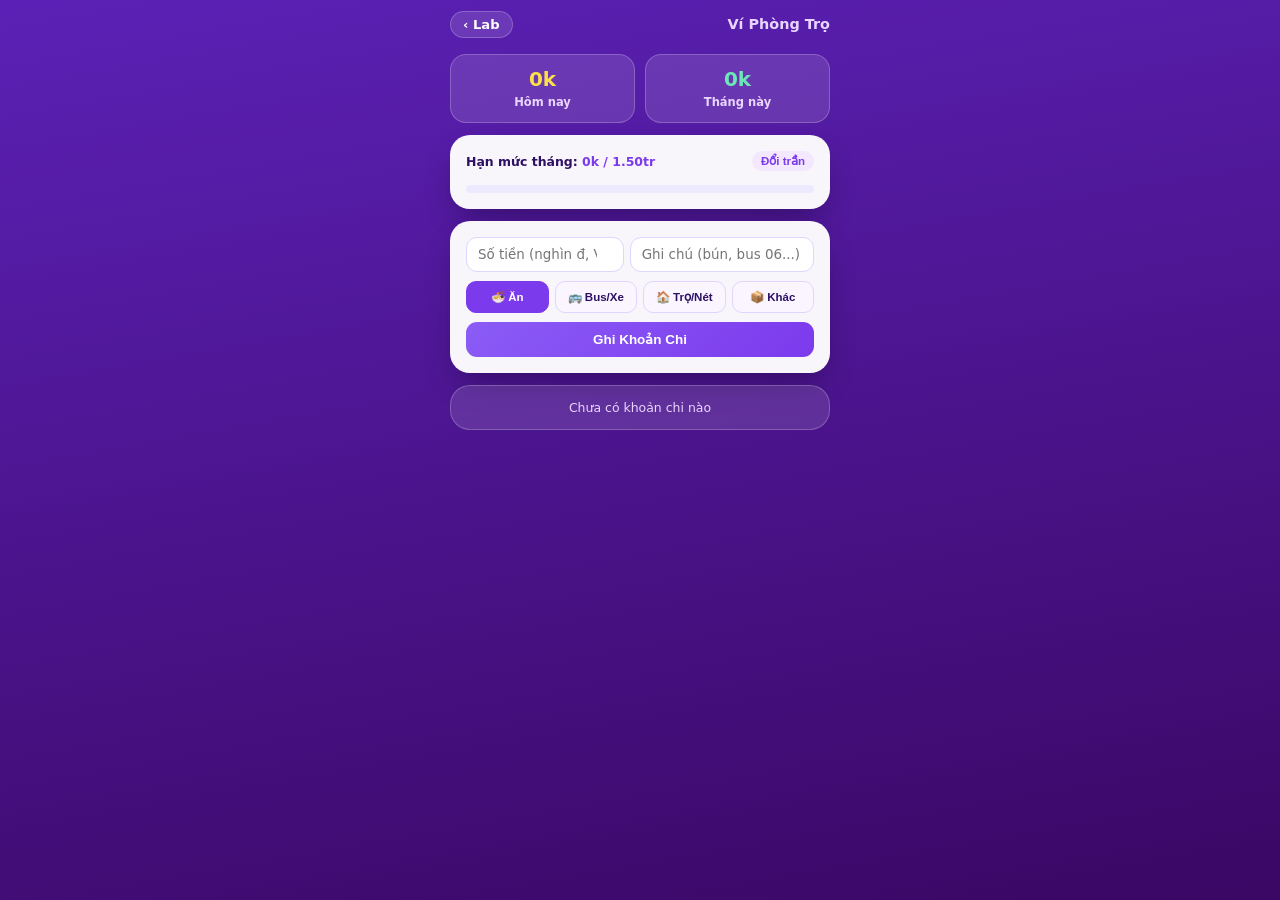
==== chi-tieu/index.html @ 9b31a306 "Lab v2.0: 10 module hoan chinh + 165 thanh tuu (15 thanh tuu an)" ====
<!DOCTYPE html>
<html lang="vi">
<head>
  <meta charset="UTF-8" />
  <meta name="viewport" content="width=device-width, initial-scale=1.0, maximum-scale=1.0, user-scalable=no" />
  <title>Sổ Chi Tiêu · NghjaBoNC's Lab</title>
  <link rel="stylesheet" href="../core/theme.css?v=4" />
  <style>
    .sum-row { display: grid; grid-template-columns: 1fr 1fr; gap: 10px; }
    .sum-box { background: var(--glass-bg); border: 1px solid var(--glass-border); border-radius: 16px; padding: 12px; text-align: center; }
    .sum-box strong { display: block; font-size: 1.25rem; font-weight: 900; color: var(--gold); }
    .sum-box span { font-size: 0.72rem; color: var(--text-sub); font-weight: 700; }
    .cat-grid { display: grid; grid-template-columns: repeat(4, 1fr); gap: 6px; }
    .cat-btn { padding: 8px 4px; border-radius: 10px; border: 1.5px solid #ddd6fe; background: #faf5ff; color: var(--text-dark); font-size: 0.72rem; font-weight: 800; cursor: pointer; }
    .cat-btn.active { background: var(--primary); color: #fff; border-color: var(--primary); }
    .bar-bg { width: 100%; height: 8px; background: #ede9fe; border-radius: 999px; overflow: hidden; margin-top: 6px; }
    .bar-in { height: 100%; background: var(--emerald-light); transition: width 0.25s; }
    .ex-item { display: flex; justify-content: space-between; align-items: center; padding: 10px 12px; background: var(--card-bg); color: var(--text-dark); border-radius: 14px; font-size: 0.82rem; }
  </style>
</head>
<body>
  <header class="top-nav">
    <a href="../" class="back-btn">‹ Lab</a>
    <span class="page-title">Ví Phòng Trọ</span>
  </header>
  <main class="wrap">
    <section class="sum-row">
      <div class="sum-box"><strong id="ex-day">0k</strong><span>Hôm nay</span></div>
      <div class="sum-box"><strong id="ex-mon" style="color:var(--mint);">0k</strong><span>Tháng này</span></div>
    </section>

    <section class="white-card" style="display:flex;flex-direction:column;gap:8px;">
      <div style="display:flex;justify-content:space-between;align-items:center;font-size:0.78rem;font-weight:800;">
        <span>Hạn mức tháng: <span id="bd-lbl" style="color:var(--primary);">1.500k</span></span>
        <button id="bd-edit" class="btn-sec" style="padding:3px 9px;font-size:0.72rem;">Đổi trần</button>
      </div>
      <div class="bar-bg"><div id="bd-bar" class="bar-in" style="width:0%"></div></div>
    </section>

    <section class="white-card" style="display:flex;flex-direction:column;gap:9px;">
      <div style="display:flex;gap:6px;">
        <input id="ex-amt" type="number" class="input-box" placeholder="Số tiền (nghìn đ, VD: 25)" style="flex:1;" />
        <input id="ex-note" class="input-box" placeholder="Ghi chú (bún, bus 06...)" style="flex:1.2;" />
      </div>
      <div class="cat-grid" id="cats">
        <button class="cat-btn active" data-c="🍜 Ăn uống">🍜 Ăn</button>
        <button class="cat-btn" data-c="🚌 Đi lại">🚌 Bus/Xe</button>
        <button class="cat-btn" data-c="🏠 Trọ/Nét">🏠 Trọ/Nét</button>
        <button class="cat-btn" data-c="📦 Khác">📦 Khác</button>
      </div>
      <button id="ex-add" class="btn-pri">Ghi Khoản Chi</button>
    </section>

    <div id="ex-list" style="display:flex;flex-direction:column;gap:8px;"></div>
  </main>

  <script src="../core/roadmap.js?v=4"></script>
  <script src="../core/store.js?v=4"></script>
  <script>
    let curCat = '🍜 Ăn uống';
    const fmtK = (k) => k >= 1000 ? `${(k/1000).toFixed(2).replace(/\.00$/,'')}tr` : `${k}k`;

    const render = () => {
      const s = LabStore.load(), today = LabStore.toDateKey(new Date()), ym = today.slice(0, 7);
      const daySum = s.expenses.filter(x => x.date === today).reduce((a, b) => a + b.amt, 0);
      const monSum = s.expenses.filter(x => x.date.startsWith(ym)).reduce((a, b) => a + b.amt, 0);
      document.getElementById('ex-day').textContent = fmtK(daySum);
      document.getElementById('ex-mon').textContent = fmtK(monSum);
      document.getElementById('bd-lbl').textContent = `${fmtK(monSum)} / ${fmtK(s.budgetMonth)}`;
      const pct = Math.min(100, Math.round((monSum / Math.max(1, s.budgetMonth)) * 100));
      const bar = document.getElementById('bd-bar');
      bar.style.width = pct + '%';
      bar.style.background = pct >= 90 ? 'var(--danger)' : (pct >= 70 ? 'var(--amber)' : 'var(--emerald-light)');

      const wrap = document.getElementById('ex-list');
      wrap.innerHTML = s.expenses.length ? '' : '<div class="glass-card" style="text-align:center;font-size:0.78rem;color:var(--text-sub);">Chưa có khoản chi nào</div>';
      s.expenses.slice(0, 25).forEach((x, idx) => {
        wrap.insertAdjacentHTML('beforeend', `<div class="ex-item"><div><strong>${x.cat}</strong>${x.note ? ' · ' + x.note : ''}<div style="font-size:0.68rem;color:#6b21a8;">${x.date}</div></div><div style="display:flex;align-items:center;gap:8px;"><strong style="color:var(--danger);">-${fmtK(x.amt)}</strong><button data-i="${idx}" style="border:none;background:none;color:#94a3b8;font-weight:800;cursor:pointer;">✕</button></div></div>`);
      });
      wrap.querySelectorAll('button[data-i]').forEach(b => b.onclick = () => {
        const cur = LabStore.load(); cur.expenses.splice(Number(b.dataset.i), 1); LabStore.save(cur); render();
      });
    };

    document.querySelectorAll('.cat-btn').forEach(b => b.onclick = () => {
      document.querySelectorAll('.cat-btn').forEach(x => x.classList.remove('active'));
      b.classList.add('active'); curCat = b.dataset.c;
    });
    document.getElementById('ex-add').onclick = () => {
      const amt = Number(document.getElementById('ex-amt').value);
      if (!amt || amt <= 0) return;
      const s = LabStore.load();
      s.expenses.unshift({ date: LabStore.toDateKey(new Date()), amt, cat: curCat, note: document.getElementById('ex-note').value.trim() });
      LabStore.save(s);
      document.getElementById('ex-amt').value = ''; document.getElementById('ex-note').value = '';
      render();
    };
    document.getElementById('bd-edit').onclick = () => {
      const s = LabStore.load();
      const v = Number(prompt('Nhập hạn mức chi tiêu tháng (nghìn đ, VD: 1500 = 1.5 triệu):', s.budgetMonth));
      if (v > 0) { s.budgetMonth = v; LabStore.save(s); render(); }
    };
    render();
  </script>
</body>
</html>
---- core/theme.css ----
:root {
  --bg-top: #5b21b6; --bg-bottom: #3b0764;
  --card-bg: rgba(255, 255, 255, 0.96);
  --glass-bg: rgba(255, 255, 255, 0.12);
  --glass-border: rgba(255, 255, 255, 0.22);
  --primary: #7c3aed; --primary-light: #8b5cf6;
  --emerald: #059669; --emerald-light: #10b981;
  --amber: #f59e0b; --danger: #ef4444;
  --gold: #fde047; --mint: #6ee7b7;
  --text-light: #ffffff; --text-sub: #e9d5ff; --text-dark: #2e1065;
  --r-card: 20px; --r-elem: 13px;
}
* { box-sizing: border-box; margin: 0; padding: 0; -webkit-tap-highlight-color: transparent; }
body {
  min-height: 100dvh; font-family: system-ui, -apple-system, sans-serif;
  background: linear-gradient(170deg, var(--bg-top) 0%, var(--bg-bottom) 100%);
  color: var(--text-light); padding: 54px 16px 24px;
  display: flex; flex-direction: column; align-items: center;
}
.hidden { display: none !important; }
.top-nav {
  position: fixed; top: 0; left: 0; right: 0; height: 48px;
  max-width: 412px; margin: 0 auto; padding: 0 16px;
  display: flex; align-items: center; justify-content: space-between; z-index: 100;
}
.back-btn, .badge-pill {
  display: inline-flex; align-items: center; gap: 6px; padding: 5px 12px;
  background: var(--glass-bg); border: 1px solid var(--glass-border);
  backdrop-filter: blur(12px); border-radius: 999px;
  font-size: 0.82rem; font-weight: 700; color: var(--text-light); text-decoration: none; cursor: pointer;
}
.user-dot { width: 7px; height: 7px; border-radius: 50%; background: var(--emerald-light); box-shadow: 0 0 7px var(--emerald-light); }
.page-title { font-size: 0.9rem; font-weight: 800; color: var(--text-sub); }
.wrap { width: 100%; max-width: 380px; display: flex; flex-direction: column; gap: 12px; }
.glass-card { background: var(--glass-bg); border: 1px solid var(--glass-border); border-radius: var(--r-card); padding: 14px; }
.white-card { background: var(--card-bg); color: var(--text-dark); border-radius: var(--r-card); padding: 16px; box-shadow: 0 16px 32px -10px rgba(15,3,38,.45); }
.btn-pri, .btn-sec { border: none; border-radius: 11px; padding: 10px 14px; font-size: 0.84rem; font-weight: 700; cursor: pointer; }
.btn-pri { background: linear-gradient(135deg, var(--primary-light), var(--primary)); color: #fff; }
.btn-sec { background: #f3e8ff; color: var(--primary); }
.input-box { width: 100%; border: 1.5px solid #ddd6fe; border-radius: 11px; padding: 9px 11px; font-size: 0.84rem; font-family: inherit; outline: none; }
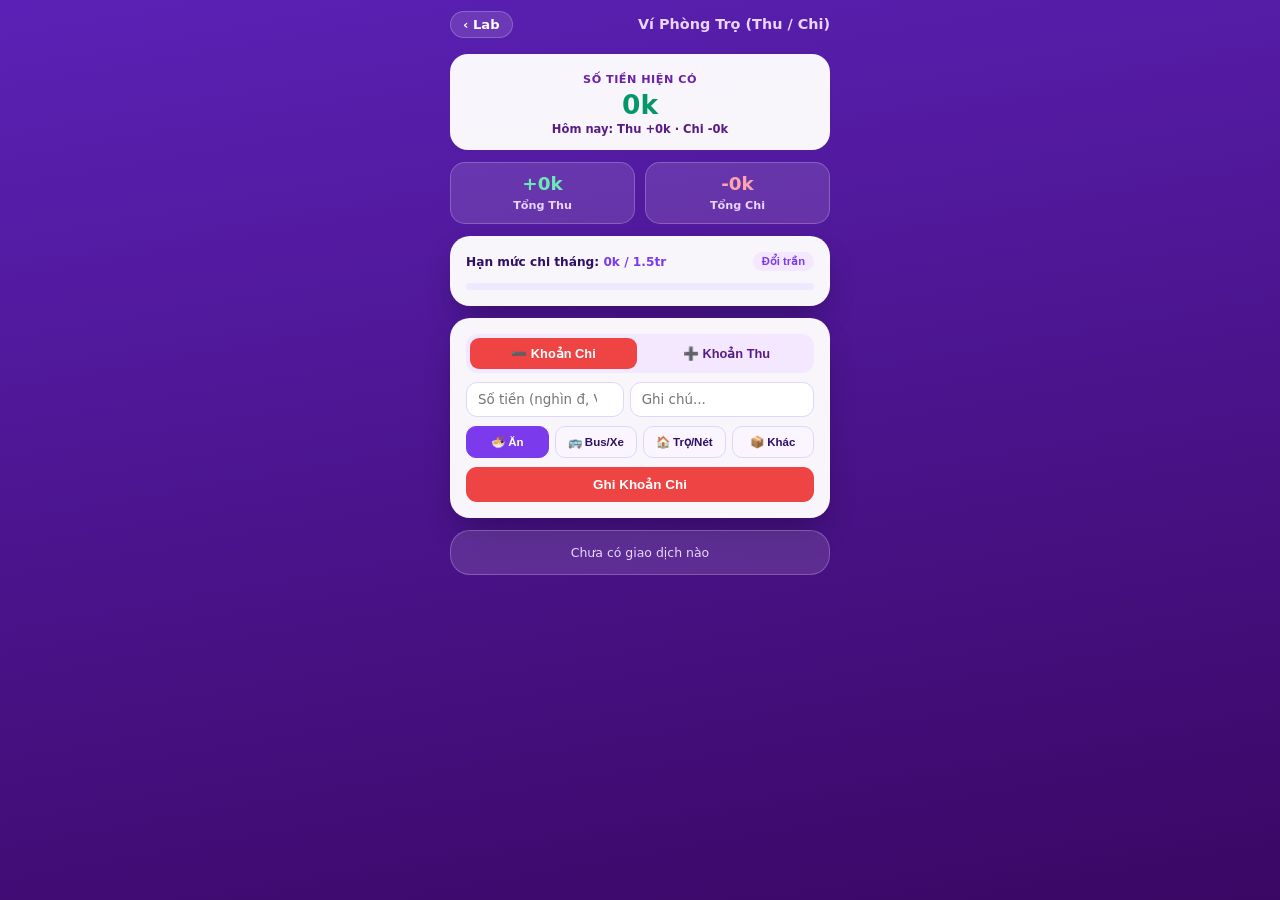
==== commit 397f9b65: "Nang cap So Chi Tieu thanh Thu/Chi + tinh So du hien co" ====
--- a/chi-tieu/index.html
+++ b/chi-tieu/index.html
@@ -3,17 +3,24 @@
 <head>
   <meta charset="UTF-8" />
   <meta name="viewport" content="width=device-width, initial-scale=1.0, maximum-scale=1.0, user-scalable=no" />
-  <title>Sổ Chi Tiêu · NghjaBoNC's Lab</title>
-  <link rel="stylesheet" href="../core/theme.css?v=4" />
+  <title>Ví Phòng Trọ · NghjaBoNC's Lab</title>
+  <link rel="stylesheet" href="../core/theme.css?v=8" />
   <style>
+    .bal-card { background: var(--card-bg); color: var(--text-dark); border-radius: 18px; padding: 14px; text-align: center; }
+    .bal-val { font-size: 1.65rem; font-weight: 900; color: var(--emerald); margin: 2px 0; }
+    .bal-val.neg { color: var(--danger); }
     .sum-row { display: grid; grid-template-columns: 1fr 1fr; gap: 10px; }
-    .sum-box { background: var(--glass-bg); border: 1px solid var(--glass-border); border-radius: 16px; padding: 12px; text-align: center; }
-    .sum-box strong { display: block; font-size: 1.25rem; font-weight: 900; color: var(--gold); }
-    .sum-box span { font-size: 0.72rem; color: var(--text-sub); font-weight: 700; }
+    .sum-box { background: var(--glass-bg); border: 1px solid var(--glass-border); border-radius: 15px; padding: 10px; text-align: center; }
+    .sum-box strong { display: block; font-size: 1.15rem; font-weight: 900; }
+    .sum-box span { font-size: 0.7rem; color: var(--text-sub); font-weight: 700; }
+    .mode-tabs { display: grid; grid-template-columns: 1fr 1fr; gap: 6px; background: #f3e8ff; padding: 4px; border-radius: 12px; }
+    .m-btn { padding: 8px; border: none; border-radius: 9px; font-size: 0.8rem; font-weight: 800; cursor: pointer; background: transparent; color: #581c87; }
+    .m-btn.active.out { background: var(--danger); color: #fff; }
+    .m-btn.active.in { background: var(--emerald); color: #fff; }
     .cat-grid { display: grid; grid-template-columns: repeat(4, 1fr); gap: 6px; }
     .cat-btn { padding: 8px 4px; border-radius: 10px; border: 1.5px solid #ddd6fe; background: #faf5ff; color: var(--text-dark); font-size: 0.72rem; font-weight: 800; cursor: pointer; }
     .cat-btn.active { background: var(--primary); color: #fff; border-color: var(--primary); }
-    .bar-bg { width: 100%; height: 8px; background: #ede9fe; border-radius: 999px; overflow: hidden; margin-top: 6px; }
+    .bar-bg { width: 100%; height: 7px; background: #ede9fe; border-radius: 999px; overflow: hidden; margin-top: 6px; }
     .bar-in { height: 100%; background: var(--emerald-light); transition: width 0.25s; }
     .ex-item { display: flex; justify-content: space-between; align-items: center; padding: 10px 12px; background: var(--card-bg); color: var(--text-dark); border-radius: 14px; font-size: 0.82rem; }
   </style>
@@ -21,86 +28,153 @@
 <body>
   <header class="top-nav">
     <a href="../" class="back-btn">‹ Lab</a>
-    <span class="page-title">Ví Phòng Trọ</span>
+    <span class="page-title">Ví Phòng Trọ (Thu / Chi)</span>
   </header>
   <main class="wrap">
-    <section class="sum-row">
-      <div class="sum-box"><strong id="ex-day">0k</strong><span>Hôm nay</span></div>
-      <div class="sum-box"><strong id="ex-mon" style="color:var(--mint);">0k</strong><span>Tháng này</span></div>
+    <section class="bal-card">
+      <span style="font-size:0.7rem;font-weight:800;color:#6b21a8;letter-spacing:0.5px;">SỐ TIỀN HIỆN CÓ</span>
+      <div id="ex-bal" class="bal-val">0k</div>
+      <div id="ex-sub" style="font-size:0.72rem;font-weight:700;color:#581c87;">Hôm nay: Chi 0k · Thu 0k</div>
     </section>
 
-    <section class="white-card" style="display:flex;flex-direction:column;gap:8px;">
-      <div style="display:flex;justify-content:space-between;align-items:center;font-size:0.78rem;font-weight:800;">
-        <span>Hạn mức tháng: <span id="bd-lbl" style="color:var(--primary);">1.500k</span></span>
-        <button id="bd-edit" class="btn-sec" style="padding:3px 9px;font-size:0.72rem;">Đổi trần</button>
+    <section class="sum-row">
+      <div class="sum-box"><strong id="ex-in" style="color:var(--mint);">+0k</strong><span>Tổng Thu</span></div>
+      <div class="sum-box"><strong id="ex-out" style="color:#fda4af;">-0k</strong><span>Tổng Chi</span></div>
+    </section>
+
+    <section class="white-card" style="display:flex;flex-direction:column;gap:6px;">
+      <div style="display:flex;justify-content:space-between;align-items:center;font-size:0.76rem;font-weight:800;">
+        <span>Hạn mức chi tháng: <span id="bd-lbl" style="color:var(--primary);">0k / 2tr</span></span>
+        <button id="bd-edit" class="btn-sec" style="padding:3px 9px;font-size:0.7rem;">Đổi trần</button>
       </div>
       <div class="bar-bg"><div id="bd-bar" class="bar-in" style="width:0%"></div></div>
     </section>
 
     <section class="white-card" style="display:flex;flex-direction:column;gap:9px;">
+      <div class="mode-tabs">
+        <button id="tab-out" class="m-btn active out">➖ Khoản Chi</button>
+        <button id="tab-in" class="m-btn">➕ Khoản Thu</button>
+      </div>
       <div style="display:flex;gap:6px;">
-        <input id="ex-amt" type="number" class="input-box" placeholder="Số tiền (nghìn đ, VD: 25)" style="flex:1;" />
-        <input id="ex-note" class="input-box" placeholder="Ghi chú (bún, bus 06...)" style="flex:1.2;" />
+        <input id="ex-amt" type="number" class="input-box" placeholder="Số tiền (nghìn đ, VD: 50)" style="flex:1;" />
+        <input id="ex-note" class="input-box" placeholder="Ghi chú..." style="flex:1.2;" />
       </div>
-      <div class="cat-grid" id="cats">
-        <button class="cat-btn active" data-c="🍜 Ăn uống">🍜 Ăn</button>
-        <button class="cat-btn" data-c="🚌 Đi lại">🚌 Bus/Xe</button>
-        <button class="cat-btn" data-c="🏠 Trọ/Nét">🏠 Trọ/Nét</button>
-        <button class="cat-btn" data-c="📦 Khác">📦 Khác</button>
-      </div>
-      <button id="ex-add" class="btn-pri">Ghi Khoản Chi</button>
+      <div class="cat-grid" id="cats"></div>
+      <button id="ex-add" class="btn-pri" style="background:var(--danger);">Ghi Khoản Chi</button>
     </section>
 
     <div id="ex-list" style="display:flex;flex-direction:column;gap:8px;"></div>
   </main>
 
-  <script src="../core/roadmap.js?v=4"></script>
-  <script src="../core/store.js?v=4"></script>
+  <script src="../core/roadmap.js?v=8"></script>
+  <script src="../core/store.js?v=8"></script>
   <script>
-    let curCat = '🍜 Ăn uống';
-    const fmtK = (k) => k >= 1000 ? `${(k/1000).toFixed(2).replace(/\.00$/,'')}tr` : `${k}k`;
+    const CATS_OUT = [
+      { lbl: '🍜 Ăn', val: '🍜 Ăn uống' },
+      { lbl: '🚌 Bus/Xe', val: '🚌 Đi lại' },
+      { lbl: '🏠 Trọ/Nét', val: '🏠 Trọ/Nét' },
+      { lbl: '📦 Khác', val: '📦 Khác' }
+    ];
+    const CATS_IN = [
+      { lbl: '👨‍👩‍👦 Gia đình', val: '👨‍👩‍👦 Gia đình gửi' },
+      { lbl: '💼 Làm thêm', val: '💼 Làm thêm' },
+      { lbl: '🎁 Thưởng', val: '🎁 Thưởng/Lì xì' },
+      { lbl: '💰 Thu khác', val: '💰 Thu khác' }
+    ];
+
+    let mode = 'out', curCat = CATS_OUT[0].val;
+    const fmtK = (k) => {
+      const sign = k < 0 ? '-' : '';
+      const abs = Math.abs(k);
+      return sign + (abs >= 1000 ? `${(abs/1000).toFixed(2).replace(/\.?0+$/,'')}tr` : `${abs}k`);
+    };
+
+    const renderCats = () => {
+      const list = mode === 'out' ? CATS_OUT : CATS_IN;
+      curCat = list[0].val;
+      const box = document.getElementById('cats'); box.innerHTML = '';
+      list.forEach((c, i) => {
+        const b = document.createElement('button');
+        b.className = 'cat-btn' + (i === 0 ? ' active' : '');
+        b.textContent = c.lbl;
+        b.onclick = () => {
+          box.querySelectorAll('.cat-btn').forEach(x => x.classList.remove('active'));
+          b.classList.add('active'); curCat = c.val;
+        };
+        box.appendChild(b);
+      });
+    };
 
     const render = () => {
       const s = LabStore.load(), today = LabStore.toDateKey(new Date()), ym = today.slice(0, 7);
-      const daySum = s.expenses.filter(x => x.date === today).reduce((a, b) => a + b.amt, 0);
-      const monSum = s.expenses.filter(x => x.date.startsWith(ym)).reduce((a, b) => a + b.amt, 0);
-      document.getElementById('ex-day').textContent = fmtK(daySum);
-      document.getElementById('ex-mon').textContent = fmtK(monSum);
-      document.getElementById('bd-lbl').textContent = `${fmtK(monSum)} / ${fmtK(s.budgetMonth)}`;
-      const pct = Math.min(100, Math.round((monSum / Math.max(1, s.budgetMonth)) * 100));
+      const isInc = (x) => x.type === 'in';
+      const totIn = s.expenses.filter(isInc).reduce((a, b) => a + b.amt, 0);
+      const totOut = s.expenses.filter(x => !isInc(x)).reduce((a, b) => a + b.amt, 0);
+      const bal = totIn - totOut;
+
+      const dayOut = s.expenses.filter(x => x.date === today && !isInc(x)).reduce((a, b) => a + b.amt, 0);
+      const dayIn = s.expenses.filter(x => x.date === today && isInc(x)).reduce((a, b) => a + b.amt, 0);
+      const monOut = s.expenses.filter(x => x.date.startsWith(ym) && !isInc(x)).reduce((a, b) => a + b.amt, 0);
+
+      const balEl = document.getElementById('ex-bal');
+      balEl.textContent = fmtK(bal);
+      balEl.classList.toggle('neg', bal < 0);
+      document.getElementById('ex-sub').textContent = `Hôm nay: Thu +${fmtK(dayIn)} · Chi -${fmtK(dayOut)}`;
+      document.getElementById('ex-in').textContent = `+${fmtK(totIn)}`;
+      document.getElementById('ex-out').textContent = `-${fmtK(totOut)}`;
+
+      document.getElementById('bd-lbl').textContent = `${fmtK(monOut)} / ${fmtK(s.budgetMonth)}`;
+      const pct = Math.min(100, Math.round((monOut / Math.max(1, s.budgetMonth)) * 100));
       const bar = document.getElementById('bd-bar');
       bar.style.width = pct + '%';
       bar.style.background = pct >= 90 ? 'var(--danger)' : (pct >= 70 ? 'var(--amber)' : 'var(--emerald-light)');
 
       const wrap = document.getElementById('ex-list');
-      wrap.innerHTML = s.expenses.length ? '' : '<div class="glass-card" style="text-align:center;font-size:0.78rem;color:var(--text-sub);">Chưa có khoản chi nào</div>';
-      s.expenses.slice(0, 25).forEach((x, idx) => {
-        wrap.insertAdjacentHTML('beforeend', `<div class="ex-item"><div><strong>${x.cat}</strong>${x.note ? ' · ' + x.note : ''}<div style="font-size:0.68rem;color:#6b21a8;">${x.date}</div></div><div style="display:flex;align-items:center;gap:8px;"><strong style="color:var(--danger);">-${fmtK(x.amt)}</strong><button data-i="${idx}" style="border:none;background:none;color:#94a3b8;font-weight:800;cursor:pointer;">✕</button></div></div>`);
+      wrap.innerHTML = s.expenses.length ? '' : '<div class="glass-card" style="text-align:center;font-size:0.78rem;color:var(--text-sub);">Chưa có giao dịch nào</div>';
+      s.expenses.slice(0, 30).forEach((x, idx) => {
+        const inc = isInc(x);
+        const color = inc ? 'var(--emerald)' : 'var(--danger)';
+        const prefix = inc ? '+' : '-';
+        wrap.insertAdjacentHTML('beforeend', `<div class="ex-item"><div><strong>${x.cat}</strong>${x.note ? ' · ' + x.note : ''}<div style="font-size:0.68rem;color:#6b21a8;">${x.date}</div></div><div style="display:flex;align-items:center;gap:8px;"><strong style="color:${color};">${prefix}${fmtK(x.amt)}</strong><button data-i="${idx}" style="border:none;background:none;color:#94a3b8;font-weight:800;cursor:pointer;">✕</button></div></div>`);
       });
       wrap.querySelectorAll('button[data-i]').forEach(b => b.onclick = () => {
         const cur = LabStore.load(); cur.expenses.splice(Number(b.dataset.i), 1); LabStore.save(cur); render();
       });
     };
 
-    document.querySelectorAll('.cat-btn').forEach(b => b.onclick = () => {
-      document.querySelectorAll('.cat-btn').forEach(x => x.classList.remove('active'));
-      b.classList.add('active'); curCat = b.dataset.c;
-    });
+    document.getElementById('tab-out').onclick = () => {
+      mode = 'out';
+      document.getElementById('tab-out').className = 'm-btn active out';
+      document.getElementById('tab-in').className = 'm-btn';
+      const btn = document.getElementById('ex-add');
+      btn.textContent = 'Ghi Khoản Chi'; btn.style.background = 'var(--danger)';
+      renderCats();
+    };
+    document.getElementById('tab-in').onclick = () => {
+      mode = 'in';
+      document.getElementById('tab-in').className = 'm-btn active in';
+      document.getElementById('tab-out').className = 'm-btn';
+      const btn = document.getElementById('ex-add');
+      btn.textContent = 'Ghi Khoản Thu'; btn.style.background = 'var(--emerald)';
+      renderCats();
+    };
+
     document.getElementById('ex-add').onclick = () => {
       const amt = Number(document.getElementById('ex-amt').value);
       if (!amt || amt <= 0) return;
       const s = LabStore.load();
-      s.expenses.unshift({ date: LabStore.toDateKey(new Date()), amt, cat: curCat, note: document.getElementById('ex-note').value.trim() });
+      s.expenses.unshift({ type: mode, date: LabStore.toDateKey(new Date()), amt, cat: curCat, note: document.getElementById('ex-note').value.trim() });
       LabStore.save(s);
       document.getElementById('ex-amt').value = ''; document.getElementById('ex-note').value = '';
       render();
     };
     document.getElementById('bd-edit').onclick = () => {
       const s = LabStore.load();
-      const v = Number(prompt('Nhập hạn mức chi tiêu tháng (nghìn đ, VD: 1500 = 1.5 triệu):', s.budgetMonth));
+      const v = Number(prompt('Nhập hạn mức chi tiêu tháng (nghìn đ, VD: 2000 = 2 triệu):', s.budgetMonth));
       if (v > 0) { s.budgetMonth = v; LabStore.save(s); render(); }
     };
-    render();
+
+    renderCats(); render();
   </script>
 </body>
 </html>
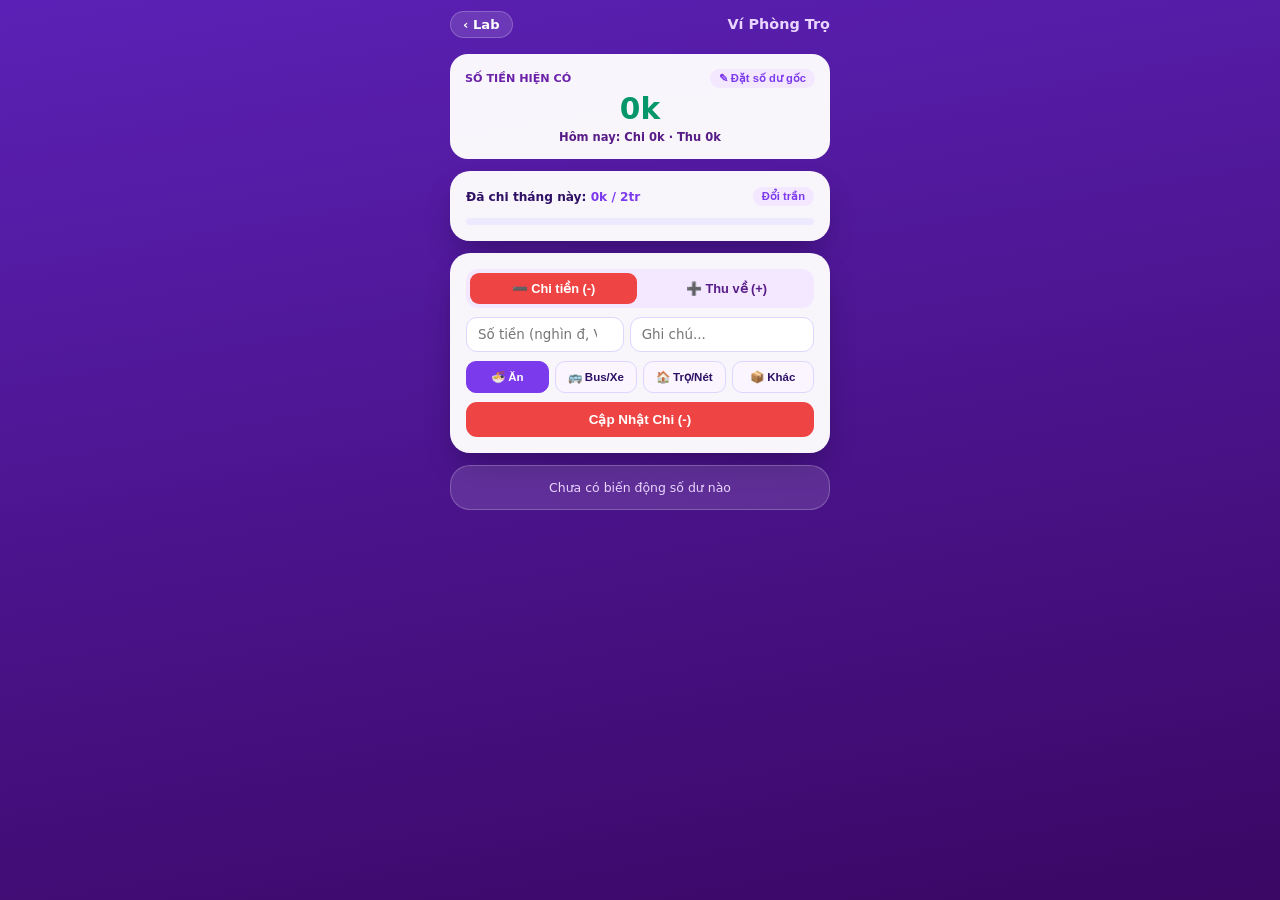
==== commit fb0b132d: "Cap nhat So Chi Tieu theo kieu bien dong so du vi" ====
--- a/chi-tieu/index.html
+++ b/chi-tieu/index.html
@@ -4,15 +4,12 @@
   <meta charset="UTF-8" />
   <meta name="viewport" content="width=device-width, initial-scale=1.0, maximum-scale=1.0, user-scalable=no" />
   <title>Ví Phòng Trọ · NghjaBoNC's Lab</title>
-  <link rel="stylesheet" href="../core/theme.css?v=8" />
+  <link rel="stylesheet" href="../core/theme.css?v=9" />
   <style>
-    .bal-card { background: var(--card-bg); color: var(--text-dark); border-radius: 18px; padding: 14px; text-align: center; }
-    .bal-val { font-size: 1.65rem; font-weight: 900; color: var(--emerald); margin: 2px 0; }
+    .bal-card { background: var(--card-bg); color: var(--text-dark); border-radius: 18px; padding: 15px; text-align: center; }
+    .bal-top { display: flex; justify-content: space-between; align-items: center; }
+    .bal-val { font-size: 1.85rem; font-weight: 900; color: var(--emerald); margin: 4px 0; }
     .bal-val.neg { color: var(--danger); }
-    .sum-row { display: grid; grid-template-columns: 1fr 1fr; gap: 10px; }
-    .sum-box { background: var(--glass-bg); border: 1px solid var(--glass-border); border-radius: 15px; padding: 10px; text-align: center; }
-    .sum-box strong { display: block; font-size: 1.15rem; font-weight: 900; }
-    .sum-box span { font-size: 0.7rem; color: var(--text-sub); font-weight: 700; }
     .mode-tabs { display: grid; grid-template-columns: 1fr 1fr; gap: 6px; background: #f3e8ff; padding: 4px; border-radius: 12px; }
     .m-btn { padding: 8px; border: none; border-radius: 9px; font-size: 0.8rem; font-weight: 800; cursor: pointer; background: transparent; color: #581c87; }
     .m-btn.active.out { background: var(--danger); color: #fff; }
@@ -28,23 +25,21 @@
 <body>
   <header class="top-nav">
     <a href="../" class="back-btn">‹ Lab</a>
-    <span class="page-title">Ví Phòng Trọ (Thu / Chi)</span>
+    <span class="page-title">Ví Phòng Trọ</span>
   </header>
   <main class="wrap">
     <section class="bal-card">
-      <span style="font-size:0.7rem;font-weight:800;color:#6b21a8;letter-spacing:0.5px;">SỐ TIỀN HIỆN CÓ</span>
+      <div class="bal-top">
+        <span style="font-size:0.7rem;font-weight:800;color:#6b21a8;">SỐ TIỀN HIỆN CÓ</span>
+        <button id="bal-set" class="btn-sec" style="padding:3px 9px;font-size:0.7rem;">✎ Đặt số dư gốc</button>
+      </div>
       <div id="ex-bal" class="bal-val">0k</div>
       <div id="ex-sub" style="font-size:0.72rem;font-weight:700;color:#581c87;">Hôm nay: Chi 0k · Thu 0k</div>
     </section>
 
-    <section class="sum-row">
-      <div class="sum-box"><strong id="ex-in" style="color:var(--mint);">+0k</strong><span>Tổng Thu</span></div>
-      <div class="sum-box"><strong id="ex-out" style="color:#fda4af;">-0k</strong><span>Tổng Chi</span></div>
-    </section>
-
     <section class="white-card" style="display:flex;flex-direction:column;gap:6px;">
       <div style="display:flex;justify-content:space-between;align-items:center;font-size:0.76rem;font-weight:800;">
-        <span>Hạn mức chi tháng: <span id="bd-lbl" style="color:var(--primary);">0k / 2tr</span></span>
+        <span>Đã chi tháng này: <span id="bd-lbl" style="color:var(--primary);">0k / 2tr</span></span>
         <button id="bd-edit" class="btn-sec" style="padding:3px 9px;font-size:0.7rem;">Đổi trần</button>
       </div>
       <div class="bar-bg"><div id="bd-bar" class="bar-in" style="width:0%"></div></div>
@@ -52,22 +47,22 @@
 
     <section class="white-card" style="display:flex;flex-direction:column;gap:9px;">
       <div class="mode-tabs">
-        <button id="tab-out" class="m-btn active out">➖ Khoản Chi</button>
-        <button id="tab-in" class="m-btn">➕ Khoản Thu</button>
+        <button id="tab-out" class="m-btn active out">➖ Chi tiền (-)</button>
+        <button id="tab-in" class="m-btn">➕ Thu về (+)</button>
       </div>
       <div style="display:flex;gap:6px;">
-        <input id="ex-amt" type="number" class="input-box" placeholder="Số tiền (nghìn đ, VD: 50)" style="flex:1;" />
+        <input id="ex-amt" type="number" class="input-box" placeholder="Số tiền (nghìn đ, VD: 20)" style="flex:1;" />
         <input id="ex-note" class="input-box" placeholder="Ghi chú..." style="flex:1.2;" />
       </div>
       <div class="cat-grid" id="cats"></div>
-      <button id="ex-add" class="btn-pri" style="background:var(--danger);">Ghi Khoản Chi</button>
+      <button id="ex-add" class="btn-pri" style="background:var(--danger);">Cập Nhật Chi (-)</button>
     </section>
 
     <div id="ex-list" style="display:flex;flex-direction:column;gap:8px;"></div>
   </main>
 
-  <script src="../core/roadmap.js?v=8"></script>
-  <script src="../core/store.js?v=8"></script>
+  <script src="../core/roadmap.js?v=9"></script>
+  <script src="../core/store.js?v=9"></script>
   <script>
     const CATS_OUT = [
       { lbl: '🍜 Ăn', val: '🍜 Ăn uống' },
@@ -76,9 +71,9 @@
       { lbl: '📦 Khác', val: '📦 Khác' }
     ];
     const CATS_IN = [
-      { lbl: '👨‍👩‍👦 Gia đình', val: '👨‍👩‍👦 Gia đình gửi' },
+      { lbl: '👨‍👩‍👦 Gia đình', val: '👨‍👩‍👦 Gia đình' },
       { lbl: '💼 Làm thêm', val: '💼 Làm thêm' },
-      { lbl: '🎁 Thưởng', val: '🎁 Thưởng/Lì xì' },
+      { lbl: '🎁 Thưởng', val: '🎁 Thưởng' },
       { lbl: '💰 Thu khác', val: '💰 Thu khác' }
     ];
 
@@ -108,20 +103,14 @@
     const render = () => {
       const s = LabStore.load(), today = LabStore.toDateKey(new Date()), ym = today.slice(0, 7);
       const isInc = (x) => x.type === 'in';
-      const totIn = s.expenses.filter(isInc).reduce((a, b) => a + b.amt, 0);
-      const totOut = s.expenses.filter(x => !isInc(x)).reduce((a, b) => a + b.amt, 0);
-      const bal = totIn - totOut;
-
       const dayOut = s.expenses.filter(x => x.date === today && !isInc(x)).reduce((a, b) => a + b.amt, 0);
       const dayIn = s.expenses.filter(x => x.date === today && isInc(x)).reduce((a, b) => a + b.amt, 0);
       const monOut = s.expenses.filter(x => x.date.startsWith(ym) && !isInc(x)).reduce((a, b) => a + b.amt, 0);
 
       const balEl = document.getElementById('ex-bal');
-      balEl.textContent = fmtK(bal);
-      balEl.classList.toggle('neg', bal < 0);
-      document.getElementById('ex-sub').textContent = `Hôm nay: Thu +${fmtK(dayIn)} · Chi -${fmtK(dayOut)}`;
-      document.getElementById('ex-in').textContent = `+${fmtK(totIn)}`;
-      document.getElementById('ex-out').textContent = `-${fmtK(totOut)}`;
+      balEl.textContent = fmtK(s.walletBalance);
+      balEl.classList.toggle('neg', s.walletBalance < 0);
+      document.getElementById('ex-sub').textContent = `Hôm nay: Chi ${fmtK(dayOut)} · Thu ${fmtK(dayIn)}`;
 
       document.getElementById('bd-lbl').textContent = `${fmtK(monOut)} / ${fmtK(s.budgetMonth)}`;
       const pct = Math.min(100, Math.round((monOut / Math.max(1, s.budgetMonth)) * 100));
@@ -130,15 +119,18 @@
       bar.style.background = pct >= 90 ? 'var(--danger)' : (pct >= 70 ? 'var(--amber)' : 'var(--emerald-light)');
 
       const wrap = document.getElementById('ex-list');
-      wrap.innerHTML = s.expenses.length ? '' : '<div class="glass-card" style="text-align:center;font-size:0.78rem;color:var(--text-sub);">Chưa có giao dịch nào</div>';
+      wrap.innerHTML = s.expenses.length ? '' : '<div class="glass-card" style="text-align:center;font-size:0.78rem;color:var(--text-sub);">Chưa có biến động số dư nào</div>';
       s.expenses.slice(0, 30).forEach((x, idx) => {
         const inc = isInc(x);
         const color = inc ? 'var(--emerald)' : 'var(--danger)';
         const prefix = inc ? '+' : '-';
-        wrap.insertAdjacentHTML('beforeend', `<div class="ex-item"><div><strong>${x.cat}</strong>${x.note ? ' · ' + x.note : ''}<div style="font-size:0.68rem;color:#6b21a8;">${x.date}</div></div><div style="display:flex;align-items:center;gap:8px;"><strong style="color:${color};">${prefix}${fmtK(x.amt)}</strong><button data-i="${idx}" style="border:none;background:none;color:#94a3b8;font-weight:800;cursor:pointer;">✕</button></div></div>`);
+        const snap = x.after !== undefined ? ` → Còn <b>${fmtK(x.after)}</b>` : '';
+        wrap.insertAdjacentHTML('beforeend', `<div class="ex-item"><div><strong>${x.cat}</strong>${x.note ? ' · ' + x.note : ''}<div style="font-size:0.68rem;color:#6b21a8;">${x.date}${snap}</div></div><div style="display:flex;align-items:center;gap:8px;"><strong style="color:${color};">${prefix}${fmtK(x.amt)}</strong><button data-i="${idx}" style="border:none;background:none;color:#94a3b8;font-weight:800;cursor:pointer;">✕</button></div></div>`);
       });
       wrap.querySelectorAll('button[data-i]').forEach(b => b.onclick = () => {
-        const cur = LabStore.load(); cur.expenses.splice(Number(b.dataset.i), 1); LabStore.save(cur); render();
+        const cur = LabStore.load(), i = Number(b.dataset.i), item = cur.expenses[i];
+        cur.walletBalance += (item.type === 'in' ? -item.amt : item.amt);
+        cur.expenses.splice(i, 1); LabStore.save(cur); render();
       });
     };
 
@@ -147,7 +139,7 @@
       document.getElementById('tab-out').className = 'm-btn active out';
       document.getElementById('tab-in').className = 'm-btn';
       const btn = document.getElementById('ex-add');
-      btn.textContent = 'Ghi Khoản Chi'; btn.style.background = 'var(--danger)';
+      btn.textContent = 'Cập Nhật Chi (-)'; btn.style.background = 'var(--danger)';
       renderCats();
     };
     document.getElementById('tab-in').onclick = () => {
@@ -155,7 +147,7 @@
       document.getElementById('tab-in').className = 'm-btn active in';
       document.getElementById('tab-out').className = 'm-btn';
       const btn = document.getElementById('ex-add');
-      btn.textContent = 'Ghi Khoản Thu'; btn.style.background = 'var(--emerald)';
+      btn.textContent = 'Cập Nhật Thu (+)'; btn.style.background = 'var(--emerald)';
       renderCats();
     };
 
@@ -163,11 +155,23 @@
       const amt = Number(document.getElementById('ex-amt').value);
       if (!amt || amt <= 0) return;
       const s = LabStore.load();
-      s.expenses.unshift({ type: mode, date: LabStore.toDateKey(new Date()), amt, cat: curCat, note: document.getElementById('ex-note').value.trim() });
+      s.walletBalance += (mode === 'in' ? amt : -amt);
+      s.expenses.unshift({ type: mode, date: LabStore.toDateKey(new Date()), amt, after: s.walletBalance, cat: curCat, note: document.getElementById('ex-note').value.trim() });
       LabStore.save(s);
       document.getElementById('ex-amt').value = ''; document.getElementById('ex-note').value = '';
       render();
     };
+
+    document.getElementById('bal-set').onclick = () => {
+      const s = LabStore.load();
+      const v = prompt('Nhập số tiền hiện có thực tế trong ví (nghìn đ, VD: 60 = 60k):', s.walletBalance);
+      if (v !== null && v.trim() !== '' && !isNaN(Number(v))) {
+        s.walletBalance = Number(v);
+        s.expenses.unshift({ type: 'in', date: LabStore.toDateKey(new Date()), amt: 0, after: s.walletBalance, cat: '⚙️ Khớp số dư', note: 'Đặt mốc ví' });
+        LabStore.save(s); render();
+      }
+    };
+
     document.getElementById('bd-edit').onclick = () => {
       const s = LabStore.load();
       const v = Number(prompt('Nhập hạn mức chi tiêu tháng (nghìn đ, VD: 2000 = 2 triệu):', s.budgetMonth));
